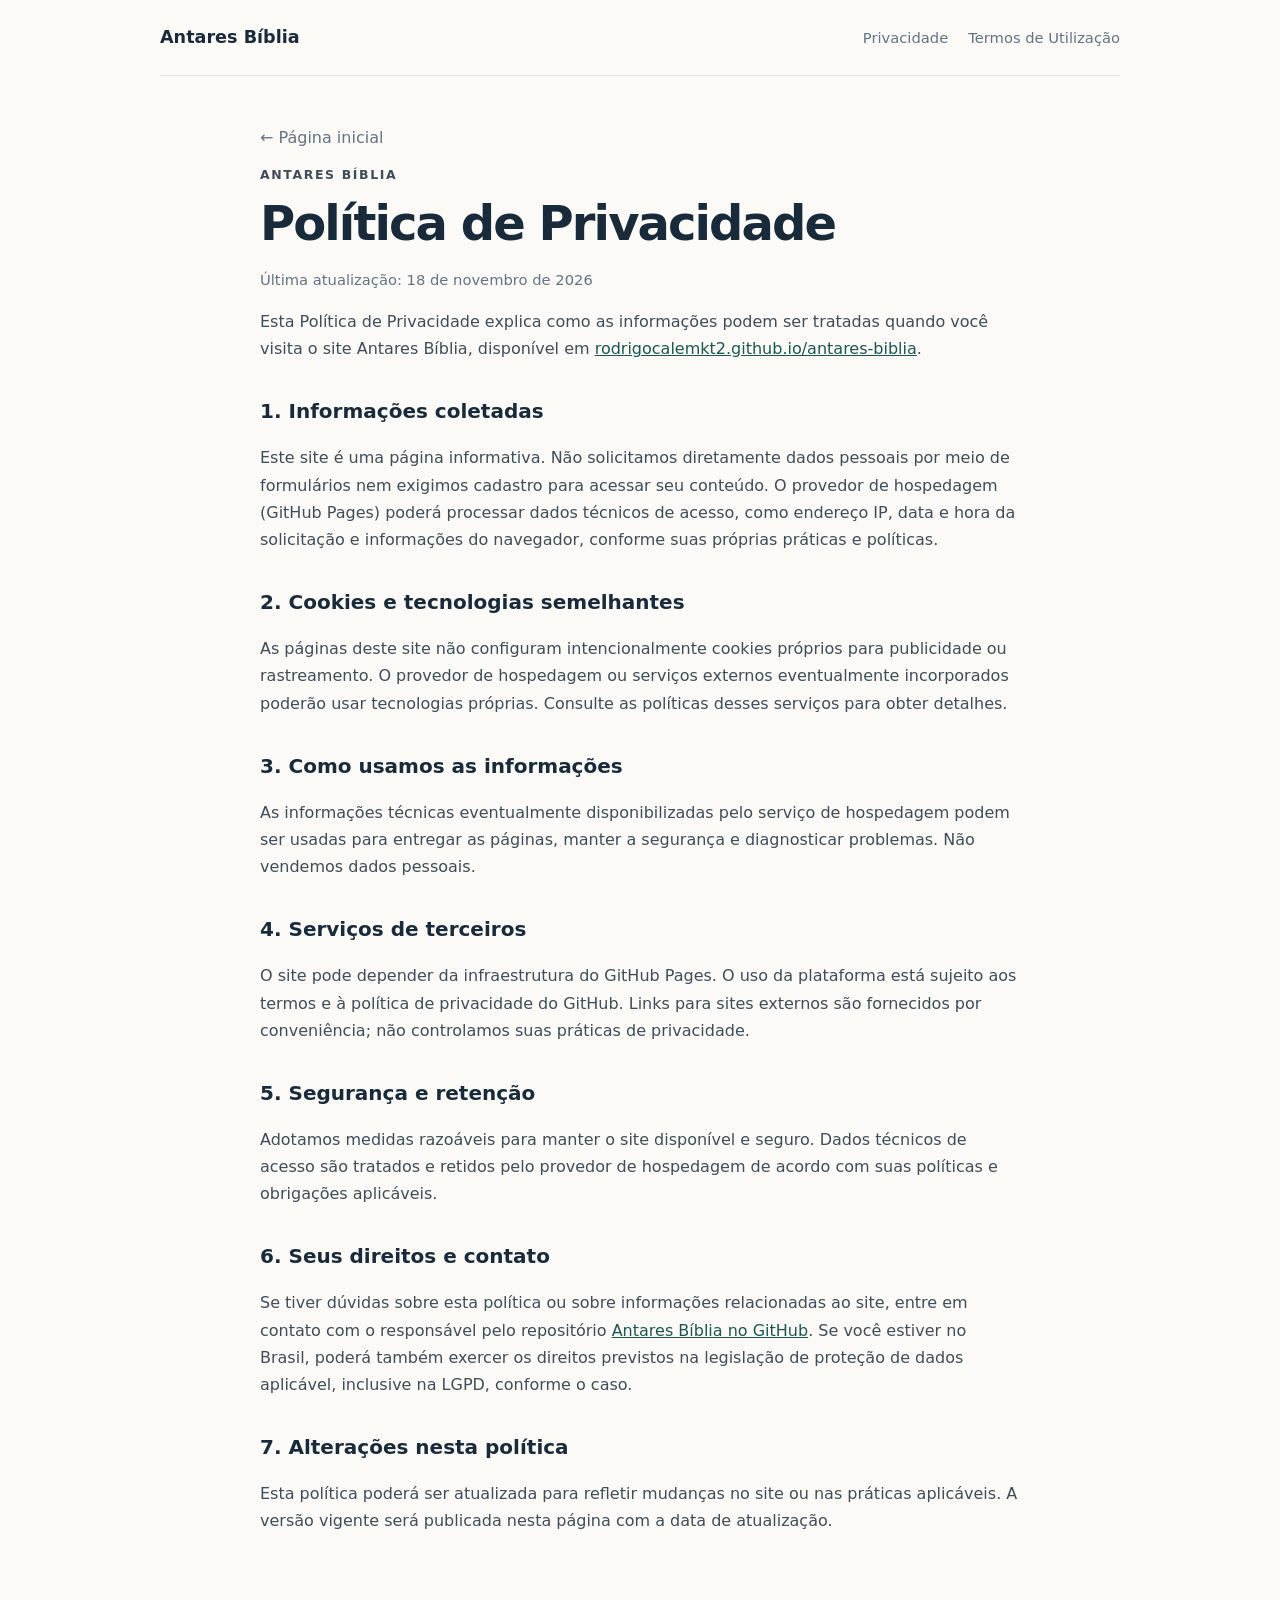
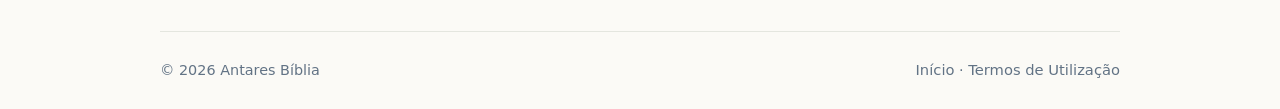
==== privacy.html @ f298d99b "Add Antares Bíblia landing, privacy, and terms pages" ====
<!doctype html>
<html lang="pt-BR">
<head>
  <meta charset="utf-8">
  <meta name="viewport" content="width=device-width, initial-scale=1">
  <meta name="description" content="Política de Privacidade da Antares Bíblia.">
  <title>Política de Privacidade | Antares Bíblia</title>
  <link rel="stylesheet" href="styles.css">
</head>
<body>
  <header class="site-header">
    <a class="brand" href="./">Antares Bíblia</a>
    <nav aria-label="Navegação principal">
      <a href="privacy.html" aria-current="page">Privacidade</a>
      <a href="terms.html">Termos de Utilização</a>
    </nav>
  </header>
  <main class="document">
    <a class="back-link" href="./">← Página inicial</a>
    <p class="eyebrow">Antares Bíblia</p>
    <h1>Política de Privacidade</h1>
    <p class="updated">Última atualização: 18 de novembro de 2026</p>
    <p>Esta Política de Privacidade explica como as informações podem ser tratadas quando você visita o site Antares Bíblia, disponível em <a href="https://rodrigocalemkt2.github.io/antares-biblia/">rodrigocalemkt2.github.io/antares-biblia</a>.</p>

    <h2>1. Informações coletadas</h2>
    <p>Este site é uma página informativa. Não solicitamos diretamente dados pessoais por meio de formulários nem exigimos cadastro para acessar seu conteúdo. O provedor de hospedagem (GitHub Pages) poderá processar dados técnicos de acesso, como endereço IP, data e hora da solicitação e informações do navegador, conforme suas próprias práticas e políticas.</p>

    <h2>2. Cookies e tecnologias semelhantes</h2>
    <p>As páginas deste site não configuram intencionalmente cookies próprios para publicidade ou rastreamento. O provedor de hospedagem ou serviços externos eventualmente incorporados poderão usar tecnologias próprias. Consulte as políticas desses serviços para obter detalhes.</p>

    <h2>3. Como usamos as informações</h2>
    <p>As informações técnicas eventualmente disponibilizadas pelo serviço de hospedagem podem ser usadas para entregar as páginas, manter a segurança e diagnosticar problemas. Não vendemos dados pessoais.</p>

    <h2>4. Serviços de terceiros</h2>
    <p>O site pode depender da infraestrutura do GitHub Pages. O uso da plataforma está sujeito aos termos e à política de privacidade do GitHub. Links para sites externos são fornecidos por conveniência; não controlamos suas práticas de privacidade.</p>

    <h2>5. Segurança e retenção</h2>
    <p>Adotamos medidas razoáveis para manter o site disponível e seguro. Dados técnicos de acesso são tratados e retidos pelo provedor de hospedagem de acordo com suas políticas e obrigações aplicáveis.</p>

    <h2>6. Seus direitos e contato</h2>
    <p>Se tiver dúvidas sobre esta política ou sobre informações relacionadas ao site, entre em contato com o responsável pelo repositório <a href="https://github.com/rodrigocalemkt2/antares-biblia">Antares Bíblia no GitHub</a>. Se você estiver no Brasil, poderá também exercer os direitos previstos na legislação de proteção de dados aplicável, inclusive na LGPD, conforme o caso.</p>

    <h2>7. Alterações nesta política</h2>
    <p>Esta política poderá ser atualizada para refletir mudanças no site ou nas práticas aplicáveis. A versão vigente será publicada nesta página com a data de atualização.</p>
  </main>
  <footer class="site-footer">
    <p>© 2026 Antares Bíblia</p>
    <p><a href="./">Início</a> · <a href="terms.html">Termos de Utilização</a></p>
  </footer>
</body>
</html>
---- styles.css ----
:root {
  color-scheme: light;
  --ink: #192b3a;
  --muted: #627385;
  --accent: #286d67;
  --accent-dark: #1d5651;
  --paper: #fbfaf6;
  --line: #e4e6df;
}

* { box-sizing: border-box; }

body {
  margin: 0;
  background: var(--paper);
  color: var(--ink);
  font-family: system-ui, -apple-system, BlinkMacSystemFont, "Segoe UI", sans-serif;
  line-height: 1.7;
}

a { color: var(--accent-dark); }
a:hover { text-decoration-thickness: 2px; }

.site-header, .site-footer {
  width: min(100% - 2.5rem, 960px);
  margin: 0 auto;
  display: flex;
  align-items: center;
  justify-content: space-between;
  gap: 1.5rem;
}

.site-header {
  min-height: 76px;
  border-bottom: 1px solid var(--line);
}

.brand {
  color: var(--ink);
  font-weight: 750;
  font-size: 1.1rem;
  text-decoration: none;
}

nav { display: flex; flex-wrap: wrap; gap: 1.25rem; }
nav a, .site-footer a { color: var(--muted); text-decoration: none; font-size: .92rem; }
nav a:hover, .site-footer a:hover { color: var(--accent-dark); }

.hero, .document { width: min(100% - 2.5rem, 760px); margin: 0 auto; }
.hero { padding: clamp(5rem, 13vw, 9rem) 0; text-align: center; }
.eyebrow { color: var(--accent); font-size: .78rem; font-weight: 750; letter-spacing: .13em; text-transform: uppercase; }
h1 { margin: .4rem 0 1rem; font-size: clamp(2.2rem, 7vw, 4rem); line-height: 1.12; letter-spacing: -.04em; }
.intro { max-width: 580px; margin: 0 auto; color: var(--muted); font-size: 1.15rem; }
.actions { display: flex; flex-wrap: wrap; justify-content: center; gap: .8rem; margin-top: 2rem; }
.button { display: inline-block; padding: .8rem 1.15rem; border: 1px solid var(--accent); border-radius: 8px; background: var(--accent); color: white; font-weight: 650; text-decoration: none; }
.button:hover { background: var(--accent-dark); }
.button-secondary { background: transparent; color: var(--accent-dark); }
.button-secondary:hover { background: #edf3ef; }

.document { padding: 3rem 0 5rem; }
.document h1 { font-size: clamp(2rem, 6vw, 3rem); }
.document h2 { margin: 2rem 0 .4rem; font-size: 1.25rem; }
.document p { color: #3e4d59; }
.document .updated { color: var(--muted); font-size: .92rem; }
.back-link { color: var(--muted); text-decoration: none; }
.back-link:hover { color: var(--accent-dark); }

.site-footer { min-height: 78px; border-top: 1px solid var(--line); color: var(--muted); font-size: .9rem; }
.site-footer p { margin: .5rem 0; }

@media (max-width: 560px) {
  .site-header { align-items: flex-start; flex-direction: column; justify-content: center; padding: 1rem 0; }
  nav { gap: .85rem; }
  .site-footer { align-items: flex-start; flex-direction: column; justify-content: center; padding: 1rem 0; }
}
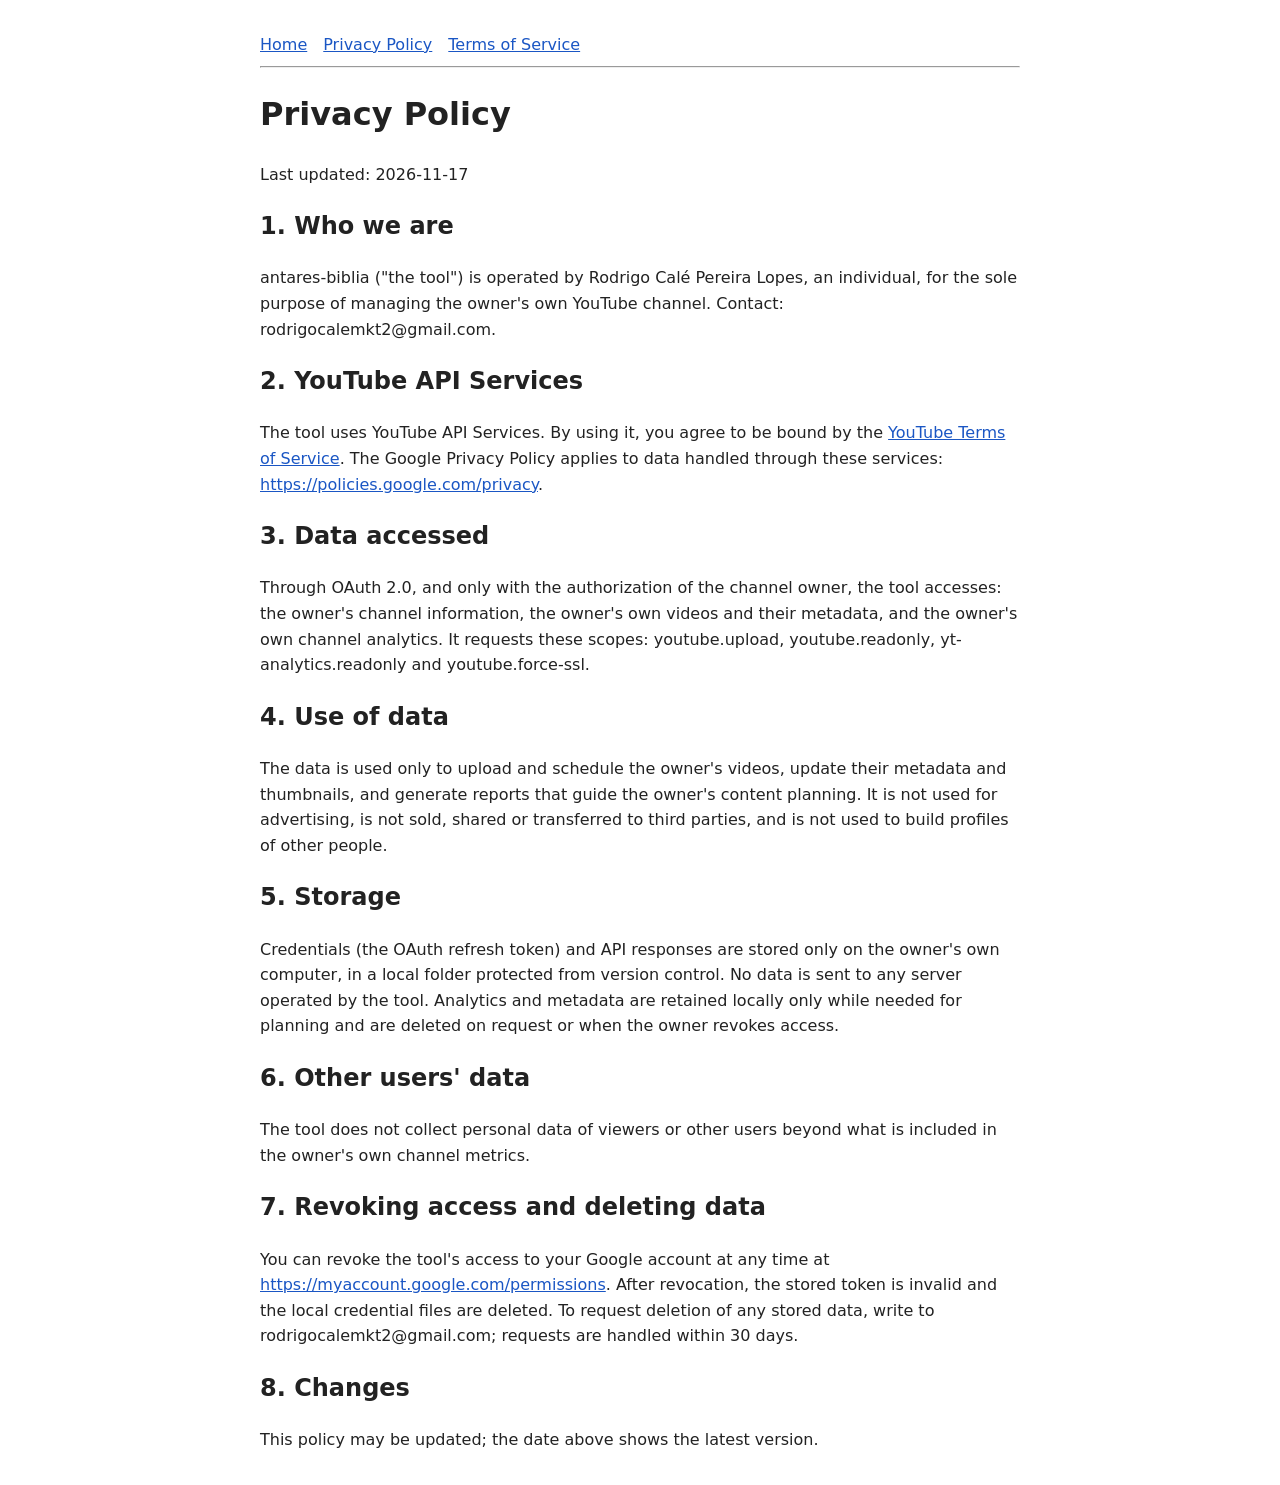
==== commit 926a837c: "Add English version of privacy policy Updated the privacy policy to include English version and rele" ====
--- a/privacy.html
+++ b/privacy.html
@@ -1,51 +1,19 @@
-<!doctype html>
-<html lang="pt-BR">
-<head>
-  <meta charset="utf-8">
-  <meta name="viewport" content="width=device-width, initial-scale=1">
-  <meta name="description" content="Política de Privacidade da Antares Bíblia.">
-  <title>Política de Privacidade | Antares Bíblia</title>
-  <link rel="stylesheet" href="styles.css">
-</head>
-<body>
-  <header class="site-header">
-    <a class="brand" href="./">Antares Bíblia</a>
-    <nav aria-label="Navegação principal">
-      <a href="privacy.html" aria-current="page">Privacidade</a>
-      <a href="terms.html">Termos de Utilização</a>
-    </nav>
-  </header>
-  <main class="document">
-    <a class="back-link" href="./">← Página inicial</a>
-    <p class="eyebrow">Antares Bíblia</p>
-    <h1>Política de Privacidade</h1>
-    <p class="updated">Última atualização: 18 de novembro de 2026</p>
-    <p>Esta Política de Privacidade explica como as informações podem ser tratadas quando você visita o site Antares Bíblia, disponível em <a href="https://rodrigocalemkt2.github.io/antares-biblia/">rodrigocalemkt2.github.io/antares-biblia</a>.</p>
-
-    <h2>1. Informações coletadas</h2>
-    <p>Este site é uma página informativa. Não solicitamos diretamente dados pessoais por meio de formulários nem exigimos cadastro para acessar seu conteúdo. O provedor de hospedagem (GitHub Pages) poderá processar dados técnicos de acesso, como endereço IP, data e hora da solicitação e informações do navegador, conforme suas próprias práticas e políticas.</p>
-
-    <h2>2. Cookies e tecnologias semelhantes</h2>
-    <p>As páginas deste site não configuram intencionalmente cookies próprios para publicidade ou rastreamento. O provedor de hospedagem ou serviços externos eventualmente incorporados poderão usar tecnologias próprias. Consulte as políticas desses serviços para obter detalhes.</p>
-
-    <h2>3. Como usamos as informações</h2>
-    <p>As informações técnicas eventualmente disponibilizadas pelo serviço de hospedagem podem ser usadas para entregar as páginas, manter a segurança e diagnosticar problemas. Não vendemos dados pessoais.</p>
-
-    <h2>4. Serviços de terceiros</h2>
-    <p>O site pode depender da infraestrutura do GitHub Pages. O uso da plataforma está sujeito aos termos e à política de privacidade do GitHub. Links para sites externos são fornecidos por conveniência; não controlamos suas práticas de privacidade.</p>
-
-    <h2>5. Segurança e retenção</h2>
-    <p>Adotamos medidas razoáveis para manter o site disponível e seguro. Dados técnicos de acesso são tratados e retidos pelo provedor de hospedagem de acordo com suas políticas e obrigações aplicáveis.</p>
-
-    <h2>6. Seus direitos e contato</h2>
-    <p>Se tiver dúvidas sobre esta política ou sobre informações relacionadas ao site, entre em contato com o responsável pelo repositório <a href="https://github.com/rodrigocalemkt2/antares-biblia">Antares Bíblia no GitHub</a>. Se você estiver no Brasil, poderá também exercer os direitos previstos na legislação de proteção de dados aplicável, inclusive na LGPD, conforme o caso.</p>
-
-    <h2>7. Alterações nesta política</h2>
-    <p>Esta política poderá ser atualizada para refletir mudanças no site ou nas práticas aplicáveis. A versão vigente será publicada nesta página com a data de atualização.</p>
-  </main>
-  <footer class="site-footer">
-    <p>© 2026 Antares Bíblia</p>
-    <p><a href="./">Início</a> · <a href="terms.html">Termos de Utilização</a></p>
-  </footer>
-</body>
-</html>
+<!doctype html><html lang="en"><head><title>Privacy Policy - antares-biblia</title><meta charset="utf-8"><meta name="viewport" content="width=device-width,initial-scale=1"><style>body{font-family:system-ui,sans-serif;max-width:760px;margin:2rem auto;padding:0 1rem;line-height:1.6;color:#222}a{color:#1a56c4}nav a{margin-right:1rem}</style></head><body><nav><a href="index.html">Home</a><a href="privacy.html">Privacy Policy</a><a href="terms.html">Terms of Service</a></nav><hr>
+<h1>Privacy Policy</h1><p>Last updated: 2026-11-17</p>
+<h2>1. Who we are</h2>
+<p>antares-biblia ("the tool") is operated by Rodrigo Calé Pereira Lopes, an individual, for the sole purpose of managing the owner's own YouTube channel. Contact: rodrigocalemkt2@gmail.com.</p>
+<h2>2. YouTube API Services</h2>
+<p>The tool uses YouTube API Services. By using it, you agree to be bound by the <a href="https://www.youtube.com/t/terms">YouTube Terms of Service</a>. The Google Privacy Policy applies to data handled through these services: <a href="https://policies.google.com/privacy">https://policies.google.com/privacy</a>.</p>
+<h2>3. Data accessed</h2>
+<p>Through OAuth 2.0, and only with the authorization of the channel owner, the tool accesses: the owner's channel information, the owner's own videos and their metadata, and the owner's own channel analytics. It requests these scopes: youtube.upload, youtube.readonly, yt-analytics.readonly and youtube.force-ssl.</p>
+<h2>4. Use of data</h2>
+<p>The data is used only to upload and schedule the owner's videos, update their metadata and thumbnails, and generate reports that guide the owner's content planning. It is not used for advertising, is not sold, shared or transferred to third parties, and is not used to build profiles of other people.</p>
+<h2>5. Storage</h2>
+<p>Credentials (the OAuth refresh token) and API responses are stored only on the owner's own computer, in a local folder protected from version control. No data is sent to any server operated by the tool. Analytics and metadata are retained locally only while needed for planning and are deleted on request or when the owner revokes access.</p>
+<h2>6. Other users' data</h2>
+<p>The tool does not collect personal data of viewers or other users beyond what is included in the owner's own channel metrics.</p>
+<h2>7. Revoking access and deleting data</h2>
+<p>You can revoke the tool's access to your Google account at any time at <a href="https://myaccount.google.com/permissions">https://myaccount.google.com/permissions</a>. After revocation, the stored token is invalid and the local credential files are deleted. To request deletion of any stored data, write to rodrigocalemkt2@gmail.com; requests are handled within 30 days.</p>
+<h2>8. Changes</h2>
+<p>This policy may be updated; the date above shows the latest version.</p>
+</body></html>
